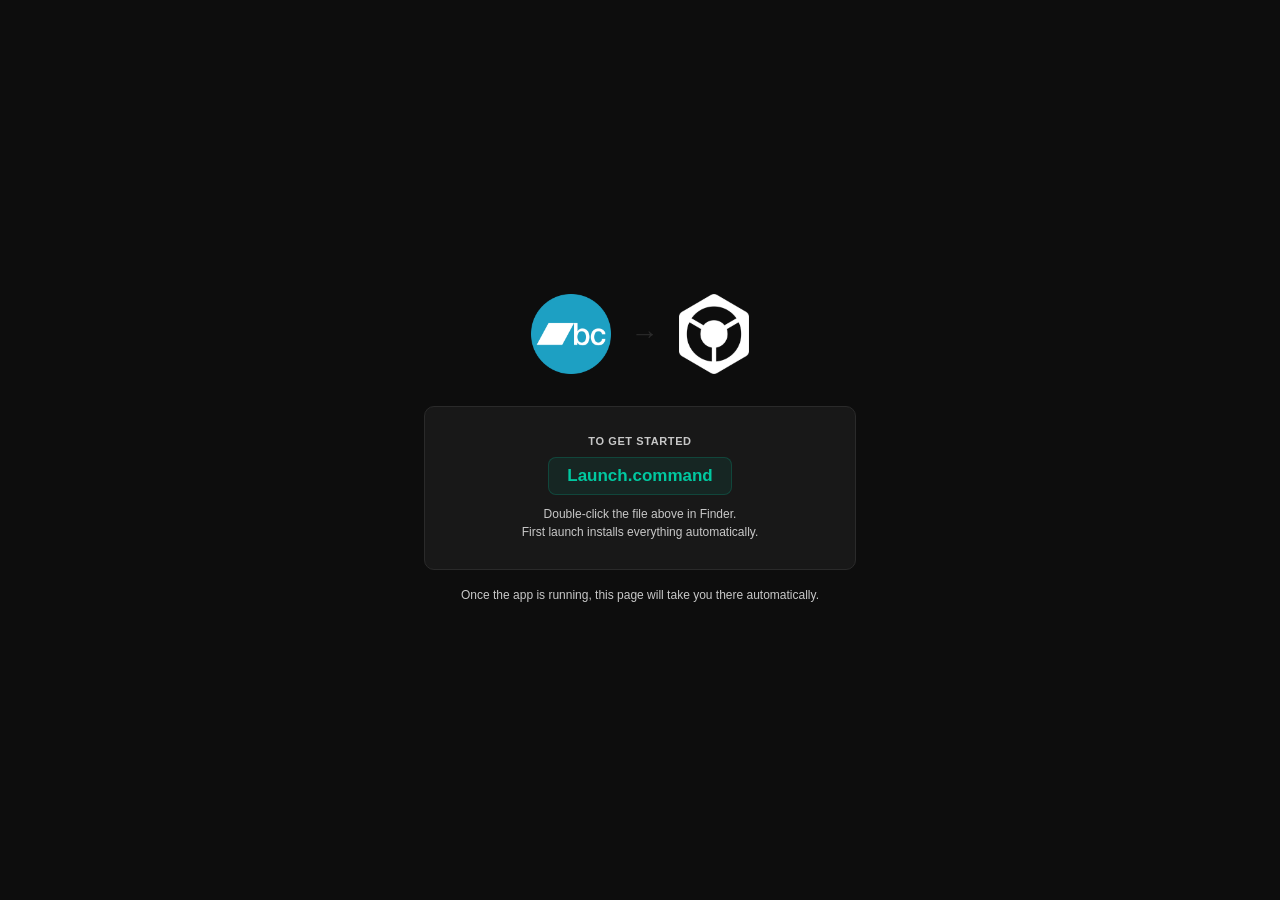
==== START HERE.html @ 57a509a4 "added START HERE file and functionality" ====
<!DOCTYPE html>
<html lang="en">
<head>
  <meta charset="UTF-8">
  <meta name="viewport" content="width=device-width, initial-scale=1.0">
  <title>rekordbox-bandcamp</title>
  <style>
    * { box-sizing: border-box; margin: 0; padding: 0; }

    body {
      background: #0d0d0d;
      color: #e0e0e0;
      font-family: -apple-system, BlinkMacSystemFont, "Segoe UI", sans-serif;
      min-height: 100vh;
      display: flex;
      align-items: center;
      justify-content: center;
    }

    .wrap {
      text-align: center;
      padding: 40px 24px;
      max-width: 480px;
      width: 100%;
    }

    .logo-row {
      display: flex;
      align-items: center;
      justify-content: center;
      gap: 20px;
      margin-bottom: 32px;
    }

    .logo-row img { height: 80px; width: auto; }

    .logo-sep {
      font-size: 28px;
      font-weight: 300;
      color: #2a2a2a;
    }

    h1 {
      font-size: 18px;
      font-weight: 600;
      margin-bottom: 10px;
      color: #e0e0e0;
    }

    .sub {
      font-size: 13px;
      color: #c8c8c8;
      margin-bottom: 36px;
      line-height: 1.6;
    }

    .step {
      background: #181818;
      border: 1px solid #2a2a2a;
      border-radius: 10px;
      padding: 28px 32px;
      margin-bottom: 16px;
    }

    .step-label {
      font-size: 11px;
      font-weight: 600;
      letter-spacing: 0.6px;
      text-transform: uppercase;
      color: #c8c8c8;
      margin-bottom: 10px;
    }

    .file-name {
      display: inline-block;
      font-size: 17px;
      font-weight: 600;
      color: #00c8a0;
      background: rgba(0,200,160,0.08);
      border: 1px solid rgba(0,200,160,0.2);
      border-radius: 8px;
      padding: 8px 18px;
      margin-bottom: 10px;
    }

    .step-hint {
      font-size: 12px;
      color: #c8c8c8;
      line-height: 1.5;
    }

    .checking {
      font-size: 13px;
      color: #c8c8c8;
      animation: pulse 1.5s ease-in-out infinite;
    }

    @keyframes pulse {
      0%, 100% { opacity: 0.5; }
      50% { opacity: 1; }
    }

    .btn {
      display: inline-block;
      background: #00c8a0;
      color: #000;
      font-size: 14px;
      font-weight: 600;
      padding: 12px 28px;
      border-radius: 8px;
      text-decoration: none;
      margin-top: 8px;
    }

    .btn:hover { opacity: 0.85; }

    #state-checking { display: block; }
    #state-stopped  { display: none; }
    #state-running  { display: none; }
  </style>
</head>
<body>
<div class="wrap">

  <div class="logo-row">
    <img src="static/images/bc-logo-512.png" alt="Bandcamp">
    <span class="logo-sep">→</span>
    <img src="static/images/rb-logo.png" alt="rekordbox">
  </div>

  <!-- Checking -->
  <div id="state-checking">
    <p class="checking">Checking if the app is running…</p>
  </div>

  <!-- Server not running -->
  <div id="state-stopped">
    <div class="step">
      <div class="step-label">To get started</div>
      <div class="file-name">Launch.command</div>
      <div class="step-hint">Double-click the file above in Finder.<br>First launch installs everything automatically.</div>
    </div>
    <p class="sub" style="margin-bottom:0;font-size:12px">Once the app is running, this page will take you there automatically.</p>
  </div>

  <!-- Server running -->
  <div id="state-running">
    <h1>App is running</h1>
    <p class="sub">Taking you there now…</p>
    <a class="btn" href="http://localhost:8000">Open App →</a>
  </div>

</div>

<script>
  async function check() {
    try {
      const res = await fetch('http://localhost:8000', { signal: AbortSignal.timeout(1500) });
      if (res.ok) {
        document.getElementById('state-checking').style.display = 'none';
        document.getElementById('state-running').style.display = 'block';
        setTimeout(() => { window.location.href = 'http://localhost:8000'; }, 1200);
        return true;
      }
    } catch {}
    return false;
  }

  async function init() {
    const running = await check();
    if (!running) {
      document.getElementById('state-checking').style.display = 'none';
      document.getElementById('state-stopped').style.display = 'block';
      // Keep polling — if they launch the server, redirect automatically
      setInterval(async () => {
        if (await check()) clearInterval();
      }, 2000);
    }
  }

  init();
</script>
</body>
</html>
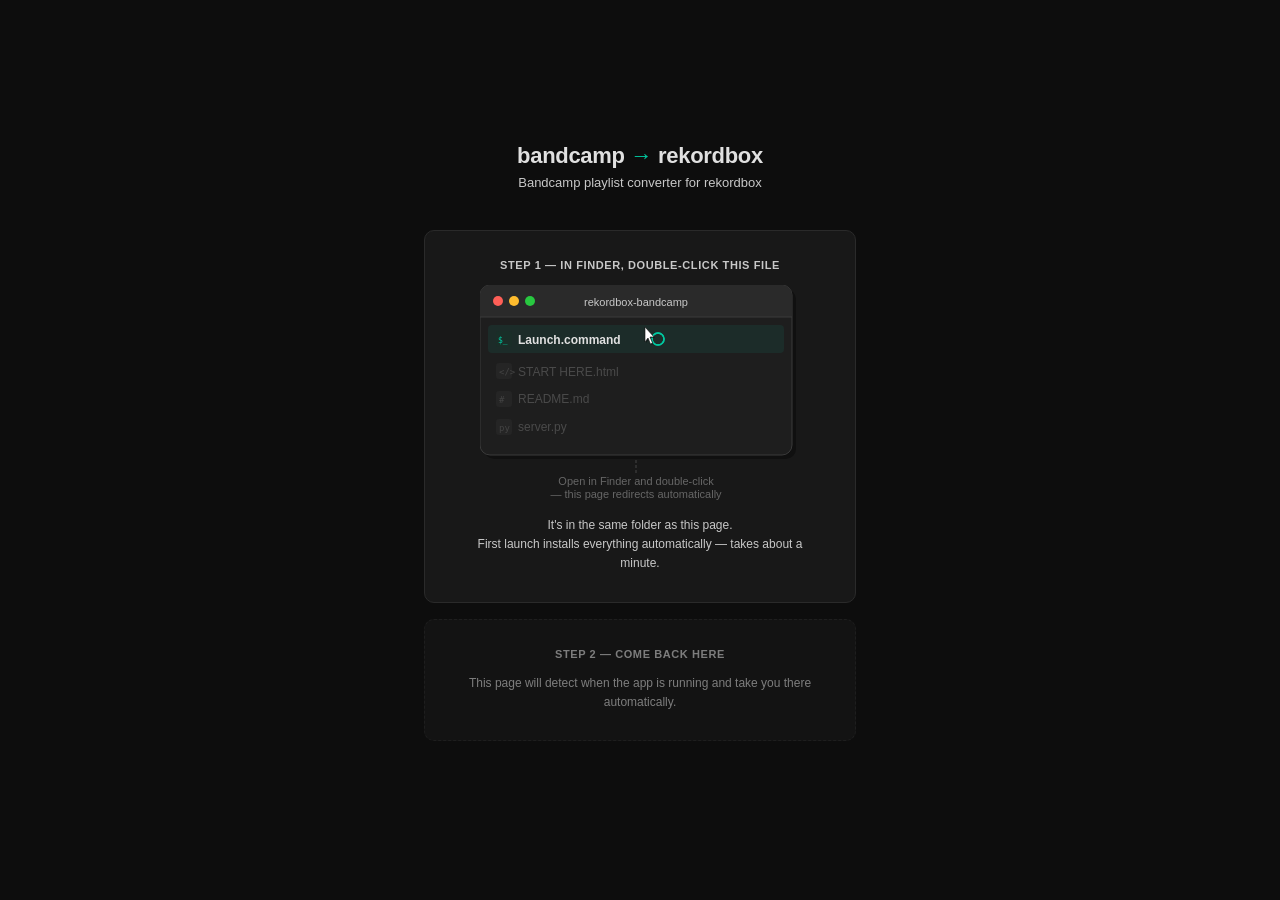
==== commit 09f4067e: "added better instructions for first time users" ====
--- a/START HERE.html
+++ b/START HERE.html
@@ -24,37 +24,22 @@
       width: 100%;
     }
 
-    .logo-row {
-      display: flex;
-      align-items: center;
-      justify-content: center;
-      gap: 20px;
-      margin-bottom: 32px;
-    }
-
-    .logo-row img { height: 80px; width: auto; }
-
-    .logo-sep {
-      font-size: 28px;
-      font-weight: 300;
-      color: #2a2a2a;
-    }
-
-    h1 {
-      font-size: 18px;
-      font-weight: 600;
-      margin-bottom: 10px;
-      color: #e0e0e0;
-    }
-
-    .sub {
+    .title {
+      font-size: 22px;
+      font-weight: 700;
+      letter-spacing: -0.3px;
+      margin-bottom: 6px;
+    }
+
+    .title span { color: #00c8a0; }
+
+    .tagline {
       font-size: 13px;
       color: #c8c8c8;
-      margin-bottom: 36px;
-      line-height: 1.6;
-    }
-
-    .step {
+      margin-bottom: 40px;
+    }
+
+    .card {
       background: #181818;
       border: 1px solid #2a2a2a;
       border-radius: 10px;
@@ -68,25 +53,21 @@
       letter-spacing: 0.6px;
       text-transform: uppercase;
       color: #c8c8c8;
-      margin-bottom: 10px;
+      margin-bottom: 14px;
     }
 
     .file-name {
       display: inline-block;
-      font-size: 17px;
-      font-weight: 600;
+      font-size: 14px;
+      font-family: "SF Mono", "Menlo", monospace;
       color: #00c8a0;
-      background: rgba(0,200,160,0.08);
-      border: 1px solid rgba(0,200,160,0.2);
-      border-radius: 8px;
-      padding: 8px 18px;
-      margin-bottom: 10px;
-    }
-
-    .step-hint {
+      margin-bottom: 12px;
+    }
+
+    .hint {
       font-size: 12px;
       color: #c8c8c8;
-      line-height: 1.5;
+      line-height: 1.6;
     }
 
     .checking {
@@ -96,11 +77,11 @@
     }
 
     @keyframes pulse {
-      0%, 100% { opacity: 0.5; }
-      50% { opacity: 1; }
-    }
-
-    .btn {
+      0%, 100% { opacity: 0.4; }
+      50%       { opacity: 1;   }
+    }
+
+    .open-btn {
       display: inline-block;
       background: #00c8a0;
       color: #000;
@@ -109,71 +90,140 @@
       padding: 12px 28px;
       border-radius: 8px;
       text-decoration: none;
-      margin-top: 8px;
-    }
-
-    .btn:hover { opacity: 0.85; }
+      margin-top: 4px;
+    }
+
+    .open-btn:hover { opacity: 0.85; }
 
     #state-checking { display: block; }
-    #state-stopped  { display: none; }
-    #state-running  { display: none; }
+    #state-stopped  { display: none;  }
+    #state-running  { display: none;  }
   </style>
 </head>
 <body>
 <div class="wrap">
 
-  <div class="logo-row">
-    <img src="static/images/bc-logo-512.png" alt="Bandcamp">
-    <span class="logo-sep">→</span>
-    <img src="static/images/rb-logo.png" alt="rekordbox">
+  <h1 class="title">bandcamp <span>→</span> rekordbox</h1>
+  <p class="tagline">Bandcamp playlist converter for rekordbox</p>
+
+  <div id="state-checking">
+    <p class="checking">Checking…</p>
   </div>
 
-  <!-- Checking -->
-  <div id="state-checking">
-    <p class="checking">Checking if the app is running…</p>
+  <div id="state-stopped">
+    <div class="card">
+      <div class="step-label">Step 1 — In Finder, double-click this file</div>
+
+      <svg viewBox="0 0 320 215" width="100%" style="max-width:320px;margin:12px auto 16px;display:block;pointer-events:none" xmlns="http://www.w3.org/2000/svg">
+        <defs>
+          <style>
+            .click-ring { animation: ripple 1.8s ease-out infinite; transform-origin: 178px 54px; }
+            .click-ring2 { animation: ripple 1.8s ease-out 0.6s infinite; transform-origin: 178px 54px; }
+            @keyframes ripple {
+              0%   { r: 6; opacity: 0.6; }
+              100% { r: 18; opacity: 0; }
+            }
+          </style>
+        </defs>
+
+        <!-- Window shadow -->
+        <rect x="4" y="4" width="312" height="170" rx="10" fill="rgba(0,0,0,0.35)"/>
+        <!-- Window -->
+        <rect x="0" y="0" width="312" height="170" rx="10" fill="#1e1e1e" stroke="#3a3a3a" stroke-width="1"/>
+        <!-- Title bar -->
+        <rect x="0" y="0" width="312" height="32" rx="10" fill="#2a2a2a"/>
+        <rect x="0" y="22" width="312" height="10" fill="#2a2a2a"/>
+        <!-- Traffic lights -->
+        <circle cx="18" cy="16" r="5" fill="#ff5f57"/>
+        <circle cx="34" cy="16" r="5" fill="#febc2e"/>
+        <circle cx="50" cy="16" r="5" fill="#28c840"/>
+        <!-- Folder name -->
+        <text x="156" y="21" font-family="-apple-system,BlinkMacSystemFont,sans-serif" font-size="11" fill="#c8c8c8" text-anchor="middle">rekordbox-bandcamp</text>
+        <!-- Divider -->
+        <line x1="0" y1="32" x2="312" y2="32" stroke="#3a3a3a" stroke-width="1"/>
+
+        <!-- Launch.command row (subtle, not button-like) -->
+        <rect x="8" y="40" width="296" height="28" rx="4" fill="rgba(0,200,160,0.08)"/>
+        <rect x="16" y="46" width="16" height="16" rx="3" fill="#1a2e28"/>
+        <text x="18" y="58" font-family="monospace" font-size="8" fill="#00c8a0">$_</text>
+        <text x="38" y="59" font-family="-apple-system,BlinkMacSystemFont,sans-serif" font-size="12" font-weight="600" fill="#e0e0e0">Launch.command</text>
+
+        <!-- Other files -->
+        <rect x="16" y="78" width="16" height="16" rx="3" fill="#252525"/>
+        <text x="19" y="90" font-family="monospace" font-size="9" fill="#444">&lt;/&gt;</text>
+        <text x="38" y="91" font-family="-apple-system,BlinkMacSystemFont,sans-serif" font-size="12" fill="#4a4a4a">START HERE.html</text>
+
+        <rect x="16" y="106" width="16" height="16" rx="3" fill="#252525"/>
+        <text x="19" y="118" font-family="monospace" font-size="9" fill="#444">#</text>
+        <text x="38" y="118" font-family="-apple-system,BlinkMacSystemFont,sans-serif" font-size="12" fill="#4a4a4a">README.md</text>
+
+        <rect x="16" y="134" width="16" height="16" rx="3" fill="#252525"/>
+        <text x="19" y="146" font-family="monospace" font-size="9" fill="#444">py</text>
+        <text x="38" y="146" font-family="-apple-system,BlinkMacSystemFont,sans-serif" font-size="12" fill="#4a4a4a">server.py</text>
+
+        <!-- Click ripple animation on Launch.command -->
+        <circle class="click-ring"  cx="178" cy="54" r="6" fill="none" stroke="#00c8a0" stroke-width="1.5"/>
+        <circle class="click-ring2" cx="178" cy="54" r="6" fill="none" stroke="#00c8a0" stroke-width="1.5"/>
+
+        <!-- macOS cursor over Launch.command -->
+        <g transform="translate(163, 40)">
+          <path d="M 2 2 L 2 17 L 5 13 L 7.5 19 L 9.5 18 L 7 12 L 11 12 Z" fill="rgba(0,0,0,0.4)" transform="translate(1,1)"/>
+          <path d="M 2 2 L 2 17 L 5 13 L 7.5 19 L 9.5 18 L 7 12 L 11 12 Z" fill="white" stroke="#111" stroke-width="0.6" stroke-linejoin="round"/>
+        </g>
+
+        <!-- Annotation arrow + label below window -->
+        <line x1="156" y1="175" x2="156" y2="188" stroke="#444" stroke-width="1" stroke-dasharray="3,2"/>
+        <text x="156" y="200" font-family="-apple-system,BlinkMacSystemFont,sans-serif" font-size="11" fill="#666" text-anchor="middle">Open in Finder and double-click</text>
+        <text x="156" y="213" font-family="-apple-system,BlinkMacSystemFont,sans-serif" font-size="11" fill="#666" text-anchor="middle">— this page redirects automatically</text>
+      </svg>
+
+      <p class="hint">It's in the same folder as this page.<br>First launch installs everything automatically — takes about a minute.</p>
+    </div>
+    <div class="card" style="border-style:dashed;opacity:0.6">
+      <div class="step-label">Step 2 — Come back here</div>
+      <p class="hint">This page will detect when the app is running and take you there automatically.</p>
+    </div>
   </div>
 
-  <!-- Server not running -->
-  <div id="state-stopped">
-    <div class="step">
-      <div class="step-label">To get started</div>
-      <div class="file-name">Launch.command</div>
-      <div class="step-hint">Double-click the file above in Finder.<br>First launch installs everything automatically.</div>
+  <div id="state-running">
+    <div class="card">
+      <div class="step-label">App is running</div>
+      <p class="hint" style="margin-bottom:16px">Taking you there now…</p>
+      <a class="open-btn" href="http://localhost:8000">Open App →</a>
     </div>
-    <p class="sub" style="margin-bottom:0;font-size:12px">Once the app is running, this page will take you there automatically.</p>
   </div>
 
-  <!-- Server running -->
-  <div id="state-running">
-    <h1>App is running</h1>
-    <p class="sub">Taking you there now…</p>
-    <a class="btn" href="http://localhost:8000">Open App →</a>
-  </div>
-
 </div>
-
 <script>
-  async function check() {
-    try {
-      const res = await fetch('http://localhost:8000', { signal: AbortSignal.timeout(1500) });
-      if (res.ok) {
-        document.getElementById('state-checking').style.display = 'none';
-        document.getElementById('state-running').style.display = 'block';
-        setTimeout(() => { window.location.href = 'http://localhost:8000'; }, 1200);
-        return true;
-      }
-    } catch {}
-    return false;
+  function probe() {
+    return new Promise(resolve => {
+      const controller = new AbortController();
+      const timer = setTimeout(() => { controller.abort(); resolve(false); }, 1500);
+      fetch('http://localhost:8000/', { mode: 'no-cors', signal: controller.signal })
+        .then(() => { clearTimeout(timer); resolve(true);  })
+        .catch(() => { clearTimeout(timer); resolve(false); });
+    });
   }
 
+  function show(id) {
+    ['state-checking','state-stopped','state-running'].forEach(s =>
+      document.getElementById(s).style.display = s === id ? 'block' : 'none'
+    );
+  }
+
   async function init() {
-    const running = await check();
-    if (!running) {
-      document.getElementById('state-checking').style.display = 'none';
-      document.getElementById('state-stopped').style.display = 'block';
-      // Keep polling — if they launch the server, redirect automatically
-      setInterval(async () => {
-        if (await check()) clearInterval();
+    const running = await probe();
+    if (running) {
+      show('state-running');
+      setTimeout(() => { window.location.href = 'http://localhost:8000'; }, 1200);
+    } else {
+      show('state-stopped');
+      const iv = setInterval(async () => {
+        if (await probe()) {
+          clearInterval(iv);
+          show('state-running');
+          setTimeout(() => { window.location.href = 'http://localhost:8000'; }, 1200);
+        }
       }, 2000);
     }
   }
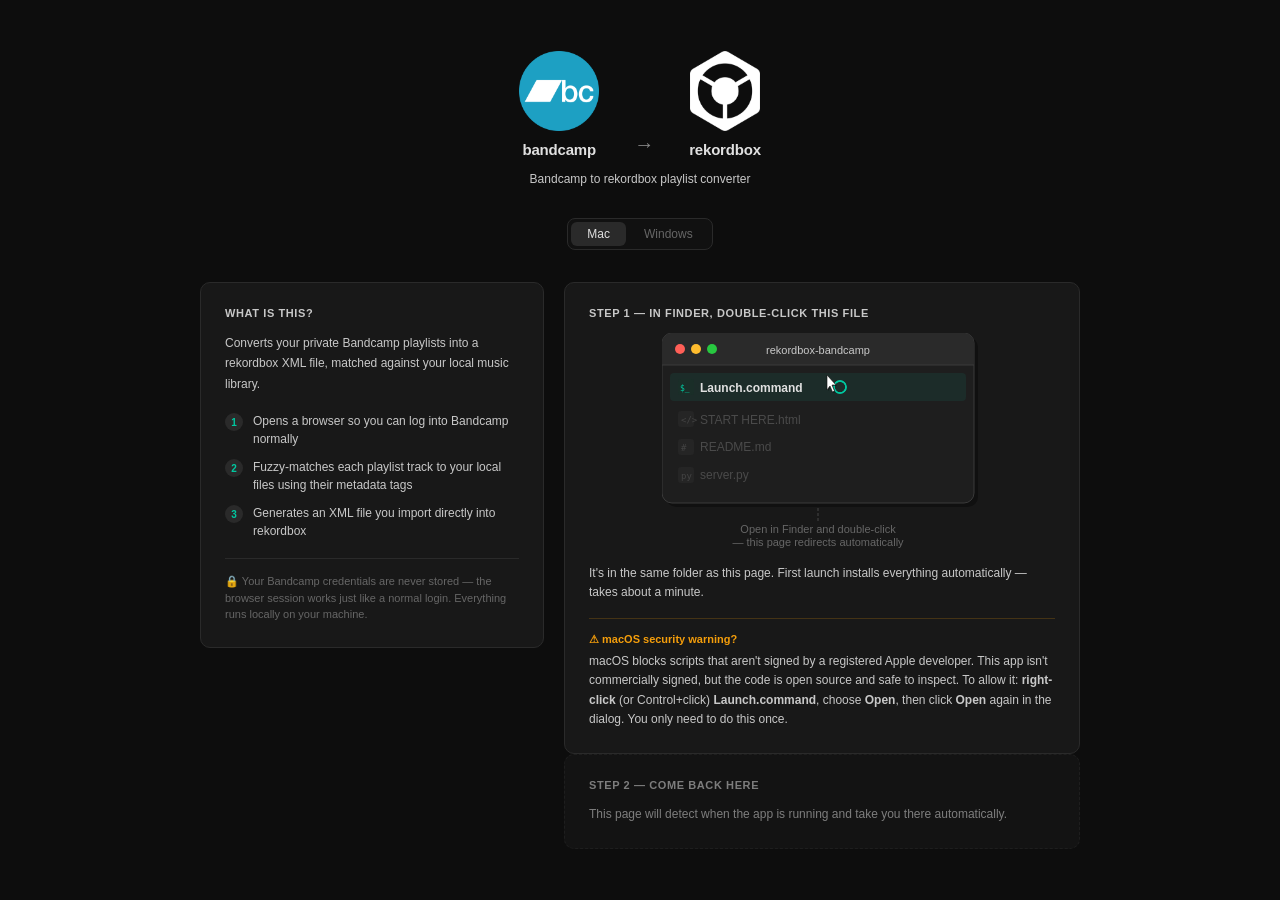
==== commit 879a0de4: "START HERE page updates" ====
--- a/START HERE.html
+++ b/START HERE.html
@@ -15,38 +15,166 @@
       display: flex;
       align-items: center;
       justify-content: center;
+      padding: 40px 24px;
     }
 
     .wrap {
+      max-width: 880px;
+      width: 100%;
+    }
+
+    /* Header */
+    .header {
       text-align: center;
-      padding: 40px 24px;
-      max-width: 480px;
-      width: 100%;
-    }
-
-    .title {
-      font-size: 22px;
-      font-weight: 700;
-      letter-spacing: -0.3px;
-      margin-bottom: 6px;
-    }
-
-    .title span { color: #00c8a0; }
+      margin-bottom: 32px;
+    }
+
+    .logo-row {
+      display: grid;
+      grid-template-columns: auto auto auto;
+      align-items: end;
+      justify-content: center;
+      gap: 35px;
+    }
+
+    .logo-unit {
+      display: flex;
+      flex-direction: column;
+      align-items: center;
+      gap: 10px;
+    }
+
+    .logo { height: 80px; width: auto; }
+
+    .brand-name {
+      font-size: 15px;
+      font-weight: 600;
+      letter-spacing: -0.2px;
+      color: #e0e0e0;
+    }
+
+    .logo-arrow {
+      font-size: 20px;
+      font-weight: 300;
+      color: #888;
+      padding-bottom: 2px;
+    }
 
     .tagline {
-      font-size: 13px;
-      color: #c8c8c8;
-      margin-bottom: 40px;
-    }
-
+      font-size: 12px;
+      color: #c8c8c8;
+      margin-top: 14px;
+      margin-bottom: 32px;
+    }
+
+    /* Two column layout */
+    .two-col {
+      display: grid;
+      grid-template-columns: 2fr 3fr;
+      gap: 20px;
+      align-items: start;
+    }
+
+    @media (max-width: 680px) {
+      .two-col { grid-template-columns: 1fr; }
+    }
+
+    /* Cards */
     .card {
       background: #181818;
       border: 1px solid #2a2a2a;
       border-radius: 10px;
-      padding: 28px 32px;
+      padding: 24px;
       margin-bottom: 16px;
     }
 
+    .card:last-child { margin-bottom: 0; }
+
+    .card-title {
+      font-size: 11px;
+      font-weight: 600;
+      letter-spacing: 0.6px;
+      text-transform: uppercase;
+      color: #c8c8c8;
+      margin-bottom: 14px;
+    }
+
+    /* About column */
+    .about-desc {
+      font-size: 12px;
+      color: #c8c8c8;
+      line-height: 1.7;
+      margin-bottom: 18px;
+    }
+
+    .how-it-works {
+      list-style: none;
+      display: flex;
+      flex-direction: column;
+      gap: 10px;
+      margin-bottom: 18px;
+    }
+
+    .how-it-works li {
+      display: flex;
+      gap: 10px;
+      align-items: flex-start;
+      font-size: 12px;
+      color: #c8c8c8;
+      line-height: 1.5;
+      text-align: left;
+    }
+
+    .step-num {
+      background: #2a2a2a;
+      color: #00c8a0;
+      font-size: 10px;
+      font-weight: 700;
+      width: 18px;
+      height: 18px;
+      border-radius: 50%;
+      display: flex;
+      align-items: center;
+      justify-content: center;
+      flex-shrink: 0;
+      margin-top: 1px;
+    }
+
+    .privacy-note {
+      font-size: 11px;
+      color: #666;
+      line-height: 1.5;
+      border-top: 1px solid #2a2a2a;
+      padding-top: 14px;
+      text-align: left;
+    }
+
+    /* OS toggle */
+    .os-toggle {
+      display: inline-flex;
+      background: #111;
+      border: 1px solid #2a2a2a;
+      border-radius: 8px;
+      padding: 3px;
+      margin-bottom: 16px;
+      gap: 2px;
+    }
+
+    .os-btn {
+      background: none;
+      border: none;
+      color: #666;
+      font-size: 12px;
+      font-weight: 500;
+      padding: 5px 16px;
+      border-radius: 6px;
+      cursor: pointer;
+      transition: all 0.15s;
+    }
+
+    .os-btn.active { background: #2a2a2a; color: #e0e0e0; }
+
+    /* Step label */
     .step-label {
       font-size: 11px;
       font-weight: 600;
@@ -56,23 +184,31 @@
       margin-bottom: 14px;
     }
 
-    .file-name {
-      display: inline-block;
-      font-size: 14px;
-      font-family: "SF Mono", "Menlo", monospace;
-      color: #00c8a0;
-      margin-bottom: 12px;
-    }
-
     .hint {
       font-size: 12px;
       color: #c8c8c8;
       line-height: 1.6;
-    }
-
+      text-align: left;
+    }
+
+    .warn-box {
+      margin-top: 16px;
+      border-top: 1px solid rgba(245,158,11,0.2);
+      padding-top: 14px;
+    }
+
+    .warn-title {
+      font-size: 11px;
+      font-weight: 600;
+      color: #f59e0b;
+      margin-bottom: 6px;
+    }
+
+    /* States */
     .checking {
       font-size: 13px;
       color: #c8c8c8;
+      text-align: center;
       animation: pulse 1.5s ease-in-out infinite;
     }
 
@@ -95,106 +231,204 @@
 
     .open-btn:hover { opacity: 0.85; }
 
-    #state-checking { display: block; }
-    #state-stopped  { display: none;  }
-    #state-running  { display: none;  }
+    #state-checking,
+    #state-stopped,
+    #state-running  { display: none; }
   </style>
 </head>
 <body>
 <div class="wrap">
 
-  <h1 class="title">bandcamp <span>→</span> rekordbox</h1>
-  <p class="tagline">Bandcamp playlist converter for rekordbox</p>
+  <div class="header">
+    <div class="logo-row">
+      <div class="logo-unit">
+        <img src="static/images/bc-logo-512.png" class="logo" alt="Bandcamp">
+        <span class="brand-name">bandcamp</span>
+      </div>
+      <span class="logo-arrow">→</span>
+      <div class="logo-unit">
+        <img src="static/images/rb-logo.png" class="logo" alt="rekordbox">
+        <span class="brand-name">rekordbox</span>
+      </div>
+    </div>
+    <p class="tagline">Bandcamp to rekordbox playlist converter</p>
+  </div>
 
   <div id="state-checking">
-    <p class="checking">Checking…</p>
-  </div>
-
-  <div id="state-stopped">
-    <div class="card">
-      <div class="step-label">Step 1 — In Finder, double-click this file</div>
-
-      <svg viewBox="0 0 320 215" width="100%" style="max-width:320px;margin:12px auto 16px;display:block;pointer-events:none" xmlns="http://www.w3.org/2000/svg">
-        <defs>
-          <style>
-            .click-ring { animation: ripple 1.8s ease-out infinite; transform-origin: 178px 54px; }
-            .click-ring2 { animation: ripple 1.8s ease-out 0.6s infinite; transform-origin: 178px 54px; }
-            @keyframes ripple {
-              0%   { r: 6; opacity: 0.6; }
-              100% { r: 18; opacity: 0; }
-            }
-          </style>
-        </defs>
-
-        <!-- Window shadow -->
-        <rect x="4" y="4" width="312" height="170" rx="10" fill="rgba(0,0,0,0.35)"/>
-        <!-- Window -->
-        <rect x="0" y="0" width="312" height="170" rx="10" fill="#1e1e1e" stroke="#3a3a3a" stroke-width="1"/>
-        <!-- Title bar -->
-        <rect x="0" y="0" width="312" height="32" rx="10" fill="#2a2a2a"/>
-        <rect x="0" y="22" width="312" height="10" fill="#2a2a2a"/>
-        <!-- Traffic lights -->
-        <circle cx="18" cy="16" r="5" fill="#ff5f57"/>
-        <circle cx="34" cy="16" r="5" fill="#febc2e"/>
-        <circle cx="50" cy="16" r="5" fill="#28c840"/>
-        <!-- Folder name -->
-        <text x="156" y="21" font-family="-apple-system,BlinkMacSystemFont,sans-serif" font-size="11" fill="#c8c8c8" text-anchor="middle">rekordbox-bandcamp</text>
-        <!-- Divider -->
-        <line x1="0" y1="32" x2="312" y2="32" stroke="#3a3a3a" stroke-width="1"/>
-
-        <!-- Launch.command row (subtle, not button-like) -->
-        <rect x="8" y="40" width="296" height="28" rx="4" fill="rgba(0,200,160,0.08)"/>
-        <rect x="16" y="46" width="16" height="16" rx="3" fill="#1a2e28"/>
-        <text x="18" y="58" font-family="monospace" font-size="8" fill="#00c8a0">$_</text>
-        <text x="38" y="59" font-family="-apple-system,BlinkMacSystemFont,sans-serif" font-size="12" font-weight="600" fill="#e0e0e0">Launch.command</text>
-
-        <!-- Other files -->
-        <rect x="16" y="78" width="16" height="16" rx="3" fill="#252525"/>
-        <text x="19" y="90" font-family="monospace" font-size="9" fill="#444">&lt;/&gt;</text>
-        <text x="38" y="91" font-family="-apple-system,BlinkMacSystemFont,sans-serif" font-size="12" fill="#4a4a4a">START HERE.html</text>
-
-        <rect x="16" y="106" width="16" height="16" rx="3" fill="#252525"/>
-        <text x="19" y="118" font-family="monospace" font-size="9" fill="#444">#</text>
-        <text x="38" y="118" font-family="-apple-system,BlinkMacSystemFont,sans-serif" font-size="12" fill="#4a4a4a">README.md</text>
-
-        <rect x="16" y="134" width="16" height="16" rx="3" fill="#252525"/>
-        <text x="19" y="146" font-family="monospace" font-size="9" fill="#444">py</text>
-        <text x="38" y="146" font-family="-apple-system,BlinkMacSystemFont,sans-serif" font-size="12" fill="#4a4a4a">server.py</text>
-
-        <!-- Click ripple animation on Launch.command -->
-        <circle class="click-ring"  cx="178" cy="54" r="6" fill="none" stroke="#00c8a0" stroke-width="1.5"/>
-        <circle class="click-ring2" cx="178" cy="54" r="6" fill="none" stroke="#00c8a0" stroke-width="1.5"/>
-
-        <!-- macOS cursor over Launch.command -->
-        <g transform="translate(163, 40)">
-          <path d="M 2 2 L 2 17 L 5 13 L 7.5 19 L 9.5 18 L 7 12 L 11 12 Z" fill="rgba(0,0,0,0.4)" transform="translate(1,1)"/>
-          <path d="M 2 2 L 2 17 L 5 13 L 7.5 19 L 9.5 18 L 7 12 L 11 12 Z" fill="white" stroke="#111" stroke-width="0.6" stroke-linejoin="round"/>
-        </g>
-
-        <!-- Annotation arrow + label below window -->
-        <line x1="156" y1="175" x2="156" y2="188" stroke="#444" stroke-width="1" stroke-dasharray="3,2"/>
-        <text x="156" y="200" font-family="-apple-system,BlinkMacSystemFont,sans-serif" font-size="11" fill="#666" text-anchor="middle">Open in Finder and double-click</text>
-        <text x="156" y="213" font-family="-apple-system,BlinkMacSystemFont,sans-serif" font-size="11" fill="#666" text-anchor="middle">— this page redirects automatically</text>
-      </svg>
-
-      <p class="hint">It's in the same folder as this page.<br>First launch installs everything automatically — takes about a minute.</p>
-    </div>
-    <div class="card" style="border-style:dashed;opacity:0.6">
-      <div class="step-label">Step 2 — Come back here</div>
-      <p class="hint">This page will detect when the app is running and take you there automatically.</p>
+    <div class="card" style="text-align:center">
+      <p class="checking">Checking if the app is running…</p>
     </div>
   </div>
 
+  <div id="state-stopped">
+
+    <div style="text-align:center;margin-bottom:16px">
+      <div class="os-toggle">
+        <button class="os-btn" id="btn-mac" onclick="setOS('mac')">Mac</button>
+        <button class="os-btn" id="btn-win" onclick="setOS('win')">Windows</button>
+      </div>
+    </div>
+
+    <div class="two-col">
+
+    <!-- Left: About -->
+    <div class="col-about">
+      <div class="card">
+        <div class="card-title">What is this?</div>
+        <p class="about-desc">Converts your private Bandcamp playlists into a rekordbox XML file, matched against your local music library.</p>
+        <ul class="how-it-works">
+          <li><span class="step-num">1</span><span>Opens a browser so you can log into Bandcamp normally</span></li>
+          <li><span class="step-num">2</span><span>Fuzzy-matches each playlist track to your local files using their metadata tags</span></li>
+          <li><span class="step-num">3</span><span>Generates an XML file you import directly into rekordbox</span></li>
+        </ul>
+        <p class="privacy-note">🔒 Your Bandcamp credentials are never stored — the browser session works just like a normal login. Everything runs locally on your machine.</p>
+      </div>
+    </div>
+
+    <!-- Right: Setup instructions -->
+    <div class="col-steps">
+
+        <!-- Mac -->
+        <div id="mac-instructions">
+          <div class="card">
+            <div class="step-label">Step 1 — In Finder, double-click this file</div>
+
+            <svg viewBox="0 0 320 215" width="100%" style="max-width:320px;margin:12px auto 16px;display:block;pointer-events:none" xmlns="http://www.w3.org/2000/svg">
+              <defs>
+                <style>
+                  .cr1 { animation: rp 1.8s ease-out infinite; transform-origin: 178px 54px; }
+                  .cr2 { animation: rp 1.8s ease-out 0.6s infinite; transform-origin: 178px 54px; }
+                  @keyframes rp { 0% { r:6; opacity:.6; } 100% { r:18; opacity:0; } }
+                </style>
+              </defs>
+              <rect x="4" y="4" width="312" height="170" rx="10" fill="rgba(0,0,0,0.35)"/>
+              <rect x="0" y="0" width="312" height="170" rx="10" fill="#1e1e1e" stroke="#3a3a3a" stroke-width="1"/>
+              <rect x="0" y="0" width="312" height="32" rx="10" fill="#2a2a2a"/>
+              <rect x="0" y="22" width="312" height="10" fill="#2a2a2a"/>
+              <circle cx="18" cy="16" r="5" fill="#ff5f57"/>
+              <circle cx="34" cy="16" r="5" fill="#febc2e"/>
+              <circle cx="50" cy="16" r="5" fill="#28c840"/>
+              <text x="156" y="21" font-family="-apple-system,sans-serif" font-size="11" fill="#c8c8c8" text-anchor="middle">rekordbox-bandcamp</text>
+              <line x1="0" y1="32" x2="312" y2="32" stroke="#3a3a3a" stroke-width="1"/>
+              <rect x="8" y="40" width="296" height="28" rx="4" fill="rgba(0,200,160,0.08)"/>
+              <rect x="16" y="46" width="16" height="16" rx="3" fill="#1a2e28"/>
+              <text x="18" y="58" font-family="monospace" font-size="8" fill="#00c8a0">$_</text>
+              <text x="38" y="59" font-family="-apple-system,sans-serif" font-size="12" font-weight="600" fill="#e0e0e0">Launch.command</text>
+              <rect x="16" y="78" width="16" height="16" rx="3" fill="#252525"/>
+              <text x="19" y="90" font-family="monospace" font-size="9" fill="#444">&lt;/&gt;</text>
+              <text x="38" y="91" font-family="-apple-system,sans-serif" font-size="12" fill="#4a4a4a">START HERE.html</text>
+              <rect x="16" y="106" width="16" height="16" rx="3" fill="#252525"/>
+              <text x="19" y="118" font-family="monospace" font-size="9" fill="#444">#</text>
+              <text x="38" y="118" font-family="-apple-system,sans-serif" font-size="12" fill="#4a4a4a">README.md</text>
+              <rect x="16" y="134" width="16" height="16" rx="3" fill="#252525"/>
+              <text x="19" y="146" font-family="monospace" font-size="9" fill="#444">py</text>
+              <text x="38" y="146" font-family="-apple-system,sans-serif" font-size="12" fill="#4a4a4a">server.py</text>
+              <circle class="cr1" cx="178" cy="54" r="6" fill="none" stroke="#00c8a0" stroke-width="1.5"/>
+              <circle class="cr2" cx="178" cy="54" r="6" fill="none" stroke="#00c8a0" stroke-width="1.5"/>
+              <g transform="translate(163, 40)">
+                <path d="M 2 2 L 2 17 L 5 13 L 7.5 19 L 9.5 18 L 7 12 L 11 12 Z" fill="rgba(0,0,0,0.4)" transform="translate(1,1)"/>
+                <path d="M 2 2 L 2 17 L 5 13 L 7.5 19 L 9.5 18 L 7 12 L 11 12 Z" fill="white" stroke="#111" stroke-width="0.6" stroke-linejoin="round"/>
+              </g>
+              <line x1="156" y1="175" x2="156" y2="188" stroke="#444" stroke-width="1" stroke-dasharray="3,2"/>
+              <text x="156" y="200" font-family="-apple-system,sans-serif" font-size="11" fill="#666" text-anchor="middle">Open in Finder and double-click</text>
+              <text x="156" y="213" font-family="-apple-system,sans-serif" font-size="11" fill="#666" text-anchor="middle">— this page redirects automatically</text>
+            </svg>
+
+            <p class="hint">It's in the same folder as this page. First launch installs everything automatically — takes about a minute.</p>
+
+            <div class="warn-box">
+              <div class="warn-title">⚠ macOS security warning?</div>
+              <p class="hint">macOS blocks scripts that aren't signed by a registered Apple developer. This app isn't commercially signed, but the code is open source and safe to inspect. To allow it: <strong>right-click</strong> (or Control+click) <strong>Launch.command</strong>, choose <strong>Open</strong>, then click <strong>Open</strong> again in the dialog. You only need to do this once.</p>
+            </div>
+          </div>
+        </div>
+
+        <!-- Windows -->
+        <div id="win-instructions" style="display:none">
+          <div class="card">
+            <div class="step-label">Step 1 — In File Explorer, double-click this file</div>
+
+            <svg viewBox="0 0 320 215" width="100%" style="max-width:320px;margin:12px auto 16px;display:block;pointer-events:none" xmlns="http://www.w3.org/2000/svg">
+              <defs>
+                <style>
+                  .wr1 { animation: rp 1.8s ease-out infinite; transform-origin: 178px 79px; }
+                  .wr2 { animation: rp 1.8s ease-out 0.6s infinite; transform-origin: 178px 79px; }
+                </style>
+              </defs>
+              <rect x="4" y="4" width="312" height="170" rx="4" fill="rgba(0,0,0,0.35)"/>
+              <rect x="0" y="0" width="312" height="170" rx="4" fill="#202020" stroke="#3a3a3a" stroke-width="1"/>
+              <rect x="0" y="0" width="312" height="32" rx="4" fill="#2b2b2b"/>
+              <rect x="0" y="22" width="312" height="10" fill="#2b2b2b"/>
+              <text x="12" y="21" font-family="Segoe UI,sans-serif" font-size="11" fill="#c8c8c8">rekordbox-bandcamp</text>
+              <text x="264" y="21" font-family="Segoe UI,sans-serif" font-size="12" fill="#888">─</text>
+              <text x="282" y="21" font-family="Segoe UI,sans-serif" font-size="11" fill="#888">□</text>
+              <text x="300" y="21" font-family="Segoe UI,sans-serif" font-size="12" fill="#888">✕</text>
+              <line x1="0" y1="32" x2="312" y2="32" stroke="#3a3a3a" stroke-width="1"/>
+              <rect x="8" y="38" width="296" height="18" rx="3" fill="#1a1a1a" stroke="#3a3a3a" stroke-width="0.5"/>
+              <text x="14" y="51" font-family="monospace,sans-serif" font-size="9" fill="#555">C:\Users\you\Downloads\rekordbox-bandcamp</text>
+              <line x1="0" y1="60" x2="312" y2="60" stroke="#333" stroke-width="1"/>
+              <rect x="8" y="66" width="296" height="26" rx="3" fill="rgba(0,200,160,0.08)"/>
+              <rect x="16" y="72" width="16" height="14" rx="2" fill="#1a2e28"/>
+              <text x="17" y="83" font-family="monospace" font-size="8" fill="#00c8a0">.bat</text>
+              <text x="38" y="84" font-family="Segoe UI,sans-serif" font-size="12" font-weight="600" fill="#e0e0e0">Launch.bat</text>
+              <rect x="16" y="100" width="16" height="14" rx="2" fill="#252525"/>
+              <text x="17" y="111" font-family="monospace" font-size="8" fill="#444">htm</text>
+              <text x="38" y="112" font-family="Segoe UI,sans-serif" font-size="12" fill="#4a4a4a">START HERE.html</text>
+              <rect x="16" y="122" width="16" height="14" rx="2" fill="#252525"/>
+              <text x="18" y="133" font-family="monospace" font-size="8" fill="#444">.md</text>
+              <text x="38" y="134" font-family="Segoe UI,sans-serif" font-size="12" fill="#4a4a4a">README.md</text>
+              <rect x="16" y="144" width="16" height="14" rx="2" fill="#252525"/>
+              <text x="18" y="155" font-family="monospace" font-size="8" fill="#444">.py</text>
+              <text x="38" y="156" font-family="Segoe UI,sans-serif" font-size="12" fill="#4a4a4a">server.py</text>
+              <circle class="wr1" cx="178" cy="79" r="6" fill="none" stroke="#00c8a0" stroke-width="1.5"/>
+              <circle class="wr2" cx="178" cy="79" r="6" fill="none" stroke="#00c8a0" stroke-width="1.5"/>
+              <g transform="translate(163, 65)">
+                <path d="M 2 2 L 2 17 L 5 13 L 7.5 19 L 9.5 18 L 7 12 L 11 12 Z" fill="rgba(0,0,0,0.4)" transform="translate(1,1)"/>
+                <path d="M 2 2 L 2 17 L 5 13 L 7.5 19 L 9.5 18 L 7 12 L 11 12 Z" fill="white" stroke="#111" stroke-width="0.6" stroke-linejoin="round"/>
+              </g>
+              <line x1="156" y1="175" x2="156" y2="188" stroke="#444" stroke-width="1" stroke-dasharray="3,2"/>
+              <text x="156" y="200" font-family="Segoe UI,sans-serif" font-size="11" fill="#666" text-anchor="middle">Open in File Explorer and double-click</text>
+              <text x="156" y="213" font-family="Segoe UI,sans-serif" font-size="11" fill="#666" text-anchor="middle">— this page redirects automatically</text>
+            </svg>
+
+            <p class="hint">It's in the same folder as this page. First launch installs everything automatically — takes about a minute.</p>
+
+            <div class="warn-box">
+              <div class="warn-title">⚠ Windows SmartScreen warning?</div>
+              <p class="hint">Windows SmartScreen flags scripts that don't have a verified publisher certificate. This app isn't commercially signed, but the code is open source and safe to inspect. To allow it: click <strong>More info</strong> and then <strong>Run anyway</strong>. You only need to do this once.</p>
+            </div>
+          </div>
+        </div>
+
+        <div class="card" style="border-style:dashed;opacity:0.6">
+          <div class="step-label">Step 2 — Come back here</div>
+          <p class="hint">This page will detect when the app is running and take you there automatically.</p>
+        </div>
+
+    </div> <!-- col-steps -->
+    </div> <!-- two-col -->
+  </div> <!-- state-stopped -->
+
   <div id="state-running">
-    <div class="card">
+    <div class="card" style="text-align:center;max-width:400px;margin:0 auto">
       <div class="step-label">App is running</div>
-      <p class="hint" style="margin-bottom:16px">Taking you there now…</p>
+      <p class="hint" style="margin-bottom:16px;text-align:center">Taking you there now…</p>
       <a class="open-btn" href="http://localhost:8000">Open App →</a>
     </div>
   </div>
 
 </div>
 <script>
+  function setOS(os) {
+    document.getElementById('mac-instructions').style.display = os === 'mac' ? 'block' : 'none';
+    document.getElementById('win-instructions').style.display = os === 'win' ? 'block' : 'none';
+    document.getElementById('btn-mac').classList.toggle('active', os === 'mac');
+    document.getElementById('btn-win').classList.toggle('active', os === 'win');
+  }
+
+  const isWindows = navigator.userAgent.includes('Win');
+  setOS(isWindows ? 'win' : 'mac');
+
   function probe() {
     return new Promise(resolve => {
       const controller = new AbortController();
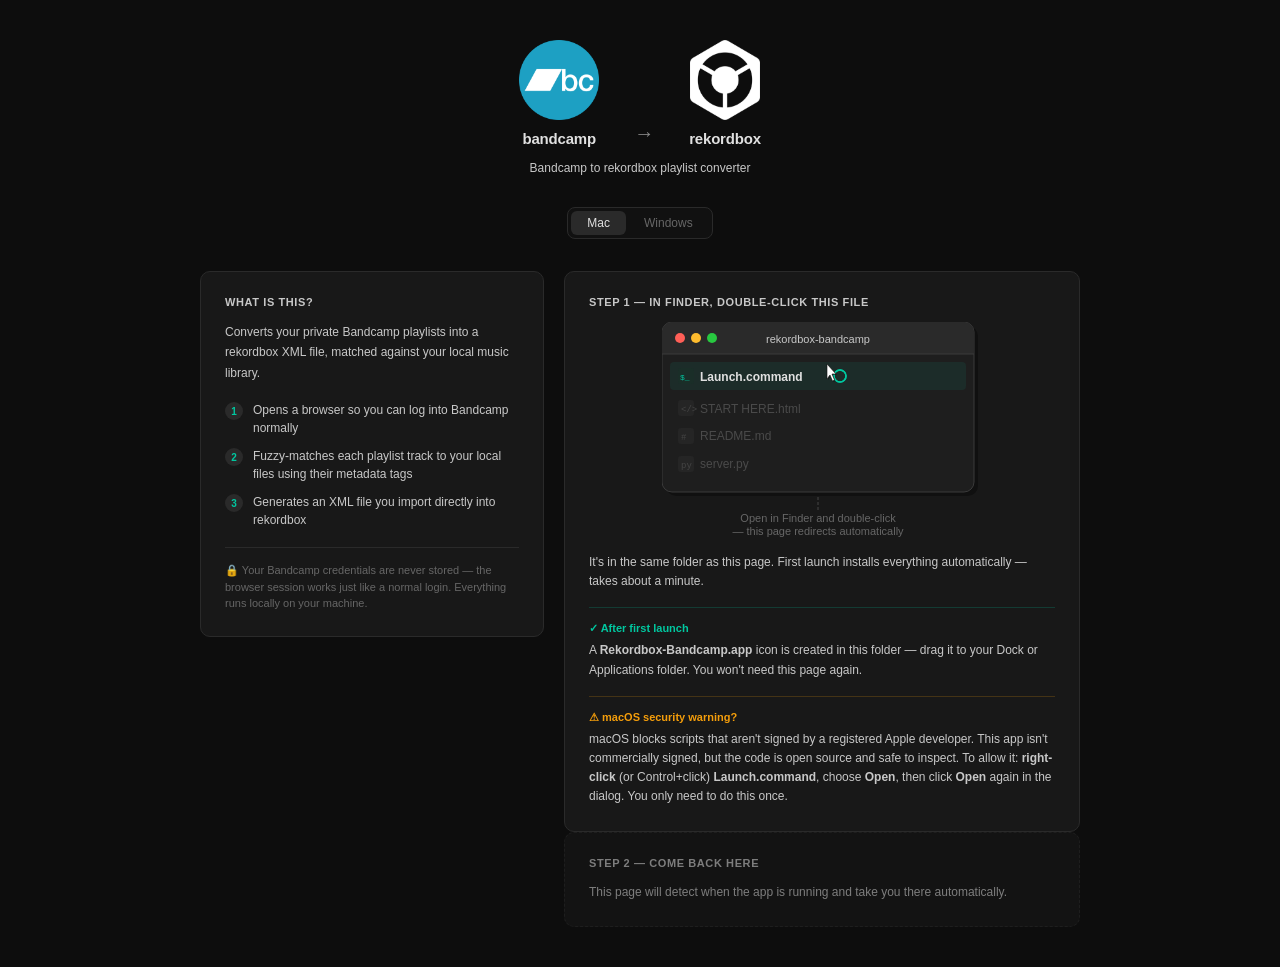
==== commit 3d3e88dd: "added instructions to app and other helper text on start here" ====
--- a/START HERE.html
+++ b/START HERE.html
@@ -147,6 +147,55 @@
       border-top: 1px solid #2a2a2a;
       padding-top: 14px;
       text-align: left;
+    }
+
+    .rekordbox-steps {
+      border-top: 1px solid #2a2a2a;
+      padding-top: 14px;
+      margin-top: 4px;
+    }
+
+    .rb-steps {
+      list-style: none;
+      counter-reset: rb;
+      display: flex;
+      flex-direction: column;
+      gap: 8px;
+    }
+
+    .rb-steps li {
+      counter-increment: rb;
+      display: flex;
+      gap: 10px;
+      align-items: flex-start;
+      font-size: 12px;
+      color: #c8c8c8;
+      line-height: 1.5;
+      text-align: left;
+    }
+
+    .rb-steps li::before {
+      content: counter(rb);
+      background: #2a2a2a;
+      color: #c8c8c8;
+      font-size: 10px;
+      font-weight: 700;
+      width: 18px;
+      height: 18px;
+      border-radius: 50%;
+      display: flex;
+      align-items: center;
+      justify-content: center;
+      flex-shrink: 0;
+      margin-top: 1px;
+    }
+
+    .rb-steps code {
+      font-family: "SF Mono", "Menlo", monospace;
+      font-size: 11px;
+      background: #2a2a2a;
+      padding: 1px 4px;
+      border-radius: 3px;
     }
 
     /* OS toggle */
@@ -191,8 +240,14 @@
       text-align: left;
     }
 
+    .after-launch {
+      margin-top: 16px;
+      border-top: 1px solid rgba(0,200,160,0.2);
+      padding-top: 14px;
+      margin-bottom: 16px;
+    }
+
     .warn-box {
-      margin-top: 16px;
       border-top: 1px solid rgba(245,158,11,0.2);
       padding-top: 14px;
     }
@@ -283,6 +338,7 @@
         </ul>
         <p class="privacy-note">🔒 Your Bandcamp credentials are never stored — the browser session works just like a normal login. Everything runs locally on your machine.</p>
       </div>
+
     </div>
 
     <!-- Right: Setup instructions -->
@@ -335,6 +391,11 @@
             </svg>
 
             <p class="hint">It's in the same folder as this page. First launch installs everything automatically — takes about a minute.</p>
+
+            <div class="after-launch">
+              <div class="warn-title" style="color:#00c8a0">✓ After first launch</div>
+              <p class="hint">A <strong>Rekordbox-Bandcamp.app</strong> icon is created in this folder — drag it to your Dock or Applications folder. You won't need this page again.</p>
+            </div>
 
             <div class="warn-box">
               <div class="warn-title">⚠ macOS security warning?</div>
@@ -393,6 +454,11 @@
 
             <p class="hint">It's in the same folder as this page. First launch installs everything automatically — takes about a minute.</p>
 
+            <div class="after-launch">
+              <div class="warn-title" style="color:#00c8a0">✓ After first launch</div>
+              <p class="hint">A <strong>Rekordbox-Bandcamp</strong> shortcut is created on your Desktop. You won't need this page again.</p>
+            </div>
+
             <div class="warn-box">
               <div class="warn-title">⚠ Windows SmartScreen warning?</div>
               <p class="hint">Windows SmartScreen flags scripts that don't have a verified publisher certificate. This app isn't commercially signed, but the code is open source and safe to inspect. To allow it: click <strong>More info</strong> and then <strong>Run anyway</strong>. You only need to do this once.</p>
@@ -404,6 +470,7 @@
           <div class="step-label">Step 2 — Come back here</div>
           <p class="hint">This page will detect when the app is running and take you there automatically.</p>
         </div>
+
 
     </div> <!-- col-steps -->
     </div> <!-- two-col -->
@@ -422,7 +489,7 @@
   function setOS(os) {
     document.getElementById('mac-instructions').style.display = os === 'mac' ? 'block' : 'none';
     document.getElementById('win-instructions').style.display = os === 'win' ? 'block' : 'none';
-    document.getElementById('btn-mac').classList.toggle('active', os === 'mac');
+document.getElementById('btn-mac').classList.toggle('active', os === 'mac');
     document.getElementById('btn-win').classList.toggle('active', os === 'win');
   }
 
